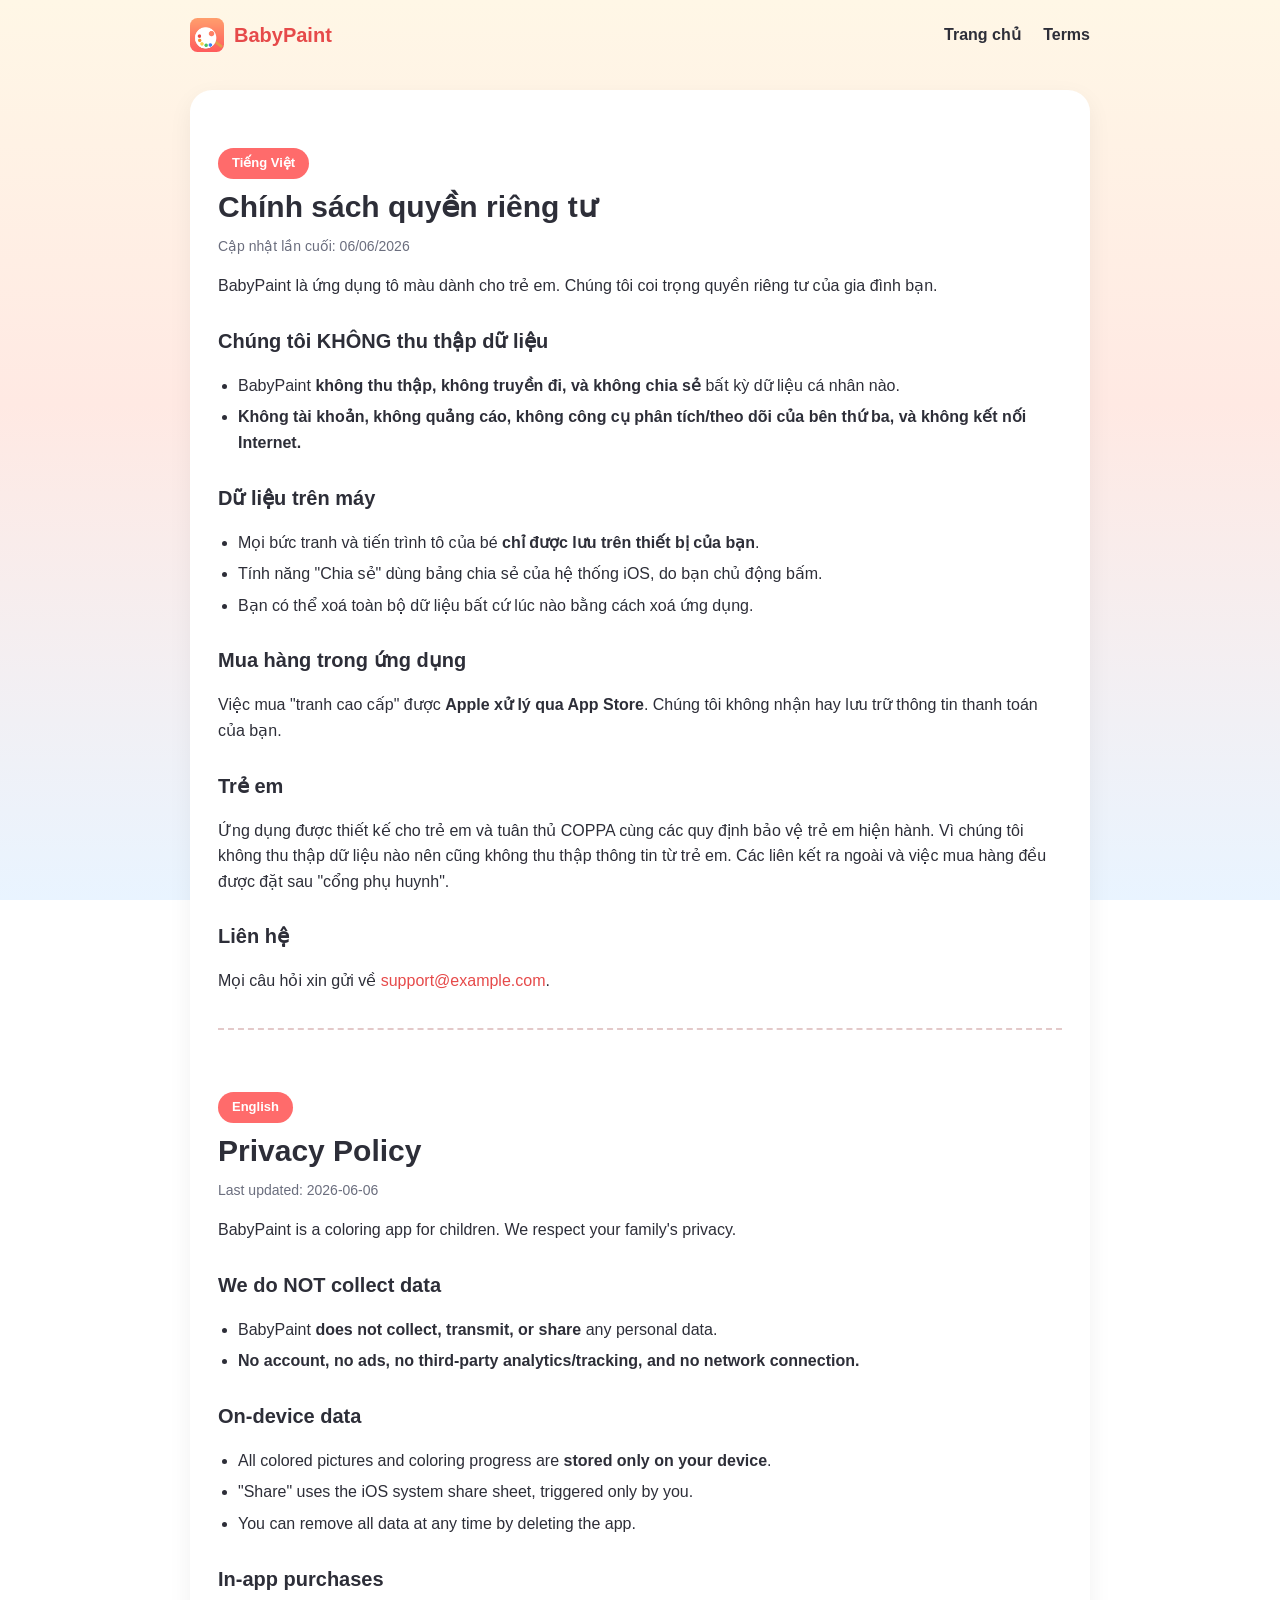
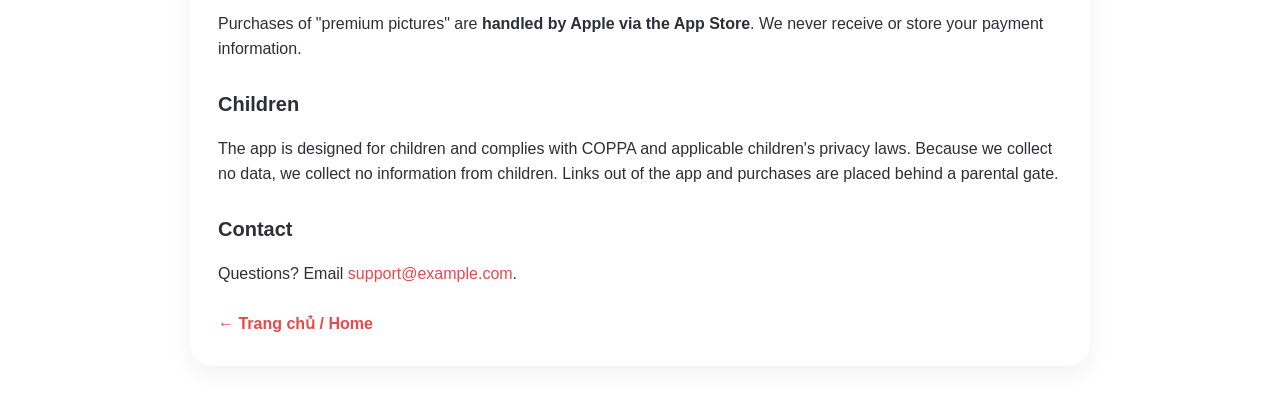
==== privacy.html @ e0204a0e "BabyPaint landing page (VN+EN) + privacy & terms" ====
<!DOCTYPE html>
<html lang="vi">
<head>
  <meta charset="utf-8" />
  <meta name="viewport" content="width=device-width, initial-scale=1" />
  <title>Chính sách quyền riêng tư — BabyPaint</title>
  <meta name="description" content="BabyPaint privacy policy — we collect no data. Chính sách quyền riêng tư của BabyPaint — không thu thập dữ liệu." />
  <link rel="icon" href="assets/icon.png" />
  <link rel="stylesheet" href="styles.css" />
</head>
<body>
  <nav class="nav">
    <a class="brand" href="/"><img src="assets/icon.png" alt="BabyPaint" /> BabyPaint</a>
    <span class="links"><a href="/">Trang chủ</a> <a href="/terms">Terms</a></span>
  </nav>

  <main class="wrap">
    <article class="doc">
      <span class="lang-pill">Tiếng Việt</span>
      <h1>Chính sách quyền riêng tư</h1>
      <p class="updated">Cập nhật lần cuối: 06/06/2026</p>
      <p>BabyPaint là ứng dụng tô màu dành cho trẻ em. Chúng tôi coi trọng quyền riêng tư của gia đình bạn.</p>

      <h2>Chúng tôi KHÔNG thu thập dữ liệu</h2>
      <ul>
        <li>BabyPaint <strong>không thu thập, không truyền đi, và không chia sẻ</strong> bất kỳ dữ liệu cá nhân nào.</li>
        <li><strong>Không tài khoản, không quảng cáo, không công cụ phân tích/theo dõi của bên thứ ba, và không kết nối Internet.</strong></li>
      </ul>

      <h2>Dữ liệu trên máy</h2>
      <ul>
        <li>Mọi bức tranh và tiến trình tô của bé <strong>chỉ được lưu trên thiết bị của bạn</strong>.</li>
        <li>Tính năng "Chia sẻ" dùng bảng chia sẻ của hệ thống iOS, do bạn chủ động bấm.</li>
        <li>Bạn có thể xoá toàn bộ dữ liệu bất cứ lúc nào bằng cách xoá ứng dụng.</li>
      </ul>

      <h2>Mua hàng trong ứng dụng</h2>
      <p>Việc mua "tranh cao cấp" được <strong>Apple xử lý qua App Store</strong>. Chúng tôi không nhận hay lưu trữ thông tin thanh toán của bạn.</p>

      <h2>Trẻ em</h2>
      <p>Ứng dụng được thiết kế cho trẻ em và tuân thủ COPPA cùng các quy định bảo vệ trẻ em hiện hành. Vì chúng tôi không thu thập dữ liệu nào nên cũng không thu thập thông tin từ trẻ em. Các liên kết ra ngoài và việc mua hàng đều được đặt sau "cổng phụ huynh".</p>

      <h2>Liên hệ</h2>
      <p>Mọi câu hỏi xin gửi về <a href="mailto:support@example.com">support@example.com</a>.</p>

      <hr class="divider" />

      <span class="lang-pill">English</span>
      <h1>Privacy Policy</h1>
      <p class="updated">Last updated: 2026-06-06</p>
      <p>BabyPaint is a coloring app for children. We respect your family's privacy.</p>

      <h2>We do NOT collect data</h2>
      <ul>
        <li>BabyPaint <strong>does not collect, transmit, or share</strong> any personal data.</li>
        <li><strong>No account, no ads, no third-party analytics/tracking, and no network connection.</strong></li>
      </ul>

      <h2>On-device data</h2>
      <ul>
        <li>All colored pictures and coloring progress are <strong>stored only on your device</strong>.</li>
        <li>"Share" uses the iOS system share sheet, triggered only by you.</li>
        <li>You can remove all data at any time by deleting the app.</li>
      </ul>

      <h2>In-app purchases</h2>
      <p>Purchases of "premium pictures" are <strong>handled by Apple via the App Store</strong>. We never receive or store your payment information.</p>

      <h2>Children</h2>
      <p>The app is designed for children and complies with COPPA and applicable children's privacy laws. Because we collect no data, we collect no information from children. Links out of the app and purchases are placed behind a parental gate.</p>

      <h2>Contact</h2>
      <p>Questions? Email <a href="mailto:support@example.com">support@example.com</a>.</p>

      <a class="back" href="/">← Trang chủ / Home</a>
    </article>
  </main>
</body>
</html>
---- styles.css ----
:root {
  --coral: #ff6b6b;
  --coral-dark: #e64a4a;
  --ink: #2d2e38;
  --muted: #6b6e7e;
  --card: #ffffff;
  --radius: 22px;
}

* { box-sizing: border-box; }

html { scroll-behavior: smooth; }

body {
  margin: 0;
  font-family: -apple-system, BlinkMacSystemFont, "Segoe UI", Roboto, "Helvetica Neue", Arial, sans-serif;
  color: var(--ink);
  line-height: 1.6;
  background: linear-gradient(180deg, #fff7e6 0%, #ffe9e3 45%, #e9f4ff 100%);
  background-attachment: fixed;
  -webkit-font-smoothing: antialiased;
}

a { color: var(--coral-dark); text-decoration: none; }
a:hover { text-decoration: underline; }

.wrap { max-width: 940px; margin: 0 auto; padding: 0 20px; }

/* Nav */
.nav {
  display: flex; align-items: center; justify-content: space-between;
  padding: 18px 20px; max-width: 940px; margin: 0 auto;
}
.nav .brand { display: flex; align-items: center; gap: 10px; font-weight: 800; font-size: 20px; }
.nav .brand img { width: 34px; height: 34px; border-radius: 22%; }
.nav .links a { margin-left: 18px; font-weight: 600; color: var(--ink); }

/* Hero */
.hero { text-align: center; padding: 40px 20px 16px; }
.hero img.icon {
  width: 132px; height: 132px; border-radius: 29%;
  box-shadow: 0 16px 40px rgba(255,107,107,.35);
}
.hero h1 { font-size: clamp(34px, 6vw, 54px); margin: 22px 0 6px; font-weight: 900; letter-spacing: -.5px; }
.hero .tagline { font-size: 20px; color: var(--muted); margin: 0 auto; max-width: 640px; }
.hero .tagline .en { display: block; font-size: 16px; opacity: .8; margin-top: 4px; }

.badge {
  display: inline-block; margin-top: 22px; padding: 12px 22px; border-radius: 999px;
  background: #1c1c22; color: #fff; font-weight: 700; font-size: 15px;
}
.badge .sub { display:block; font-size: 12px; font-weight: 500; opacity:.7; }

/* Gallery */
.gallery { display: flex; gap: 14px; justify-content: center; flex-wrap: wrap; padding: 34px 20px 8px; }
.gallery img {
  width: 150px; height: 150px; object-fit: contain; background: #fff;
  border-radius: 18px; padding: 8px; box-shadow: 0 8px 20px rgba(0,0,0,.08);
}

/* Features */
.features { display: grid; grid-template-columns: repeat(auto-fit, minmax(240px, 1fr)); gap: 16px; padding: 30px 0; }
.card {
  background: var(--card); border-radius: var(--radius); padding: 22px;
  box-shadow: 0 8px 24px rgba(0,0,0,.06);
}
.card .emoji { font-size: 30px; }
.card h3 { margin: 10px 0 4px; font-size: 19px; }
.card p { margin: 0; color: var(--muted); font-size: 15px; }
.card p .en { display: block; opacity: .8; font-size: 13.5px; }

/* Section heading */
.section-title { text-align:center; font-size: 26px; font-weight: 800; margin: 30px 0 0; }

/* Footer */
.footer { text-align: center; color: var(--muted); padding: 40px 20px 56px; font-size: 14px; }
.footer .links a { margin: 0 10px; font-weight: 600; }
.footer .small { margin-top: 14px; font-size: 12.5px; opacity: .8; }

/* Document pages (privacy / terms) */
.doc { background: var(--card); border-radius: var(--radius); padding: 30px 28px; margin: 20px 0 40px; box-shadow: 0 8px 24px rgba(0,0,0,.06); }
.doc h1 { font-size: 30px; margin: 0 0 4px; }
.doc h2 { font-size: 20px; margin: 26px 0 8px; }
.doc .updated { color: var(--muted); font-size: 14px; margin: 0 0 8px; }
.doc ul { padding-left: 20px; }
.doc li { margin: 6px 0; }
.lang-pill {
  display:inline-block; margin: 28px 0 4px; padding: 5px 14px; border-radius: 999px;
  background: var(--coral); color:#fff; font-weight:700; font-size: 13px;
}
.divider { border: none; border-top: 2px dashed #e3c9c9; margin: 34px 0; }
.back { display:inline-block; margin-top: 8px; font-weight: 600; }
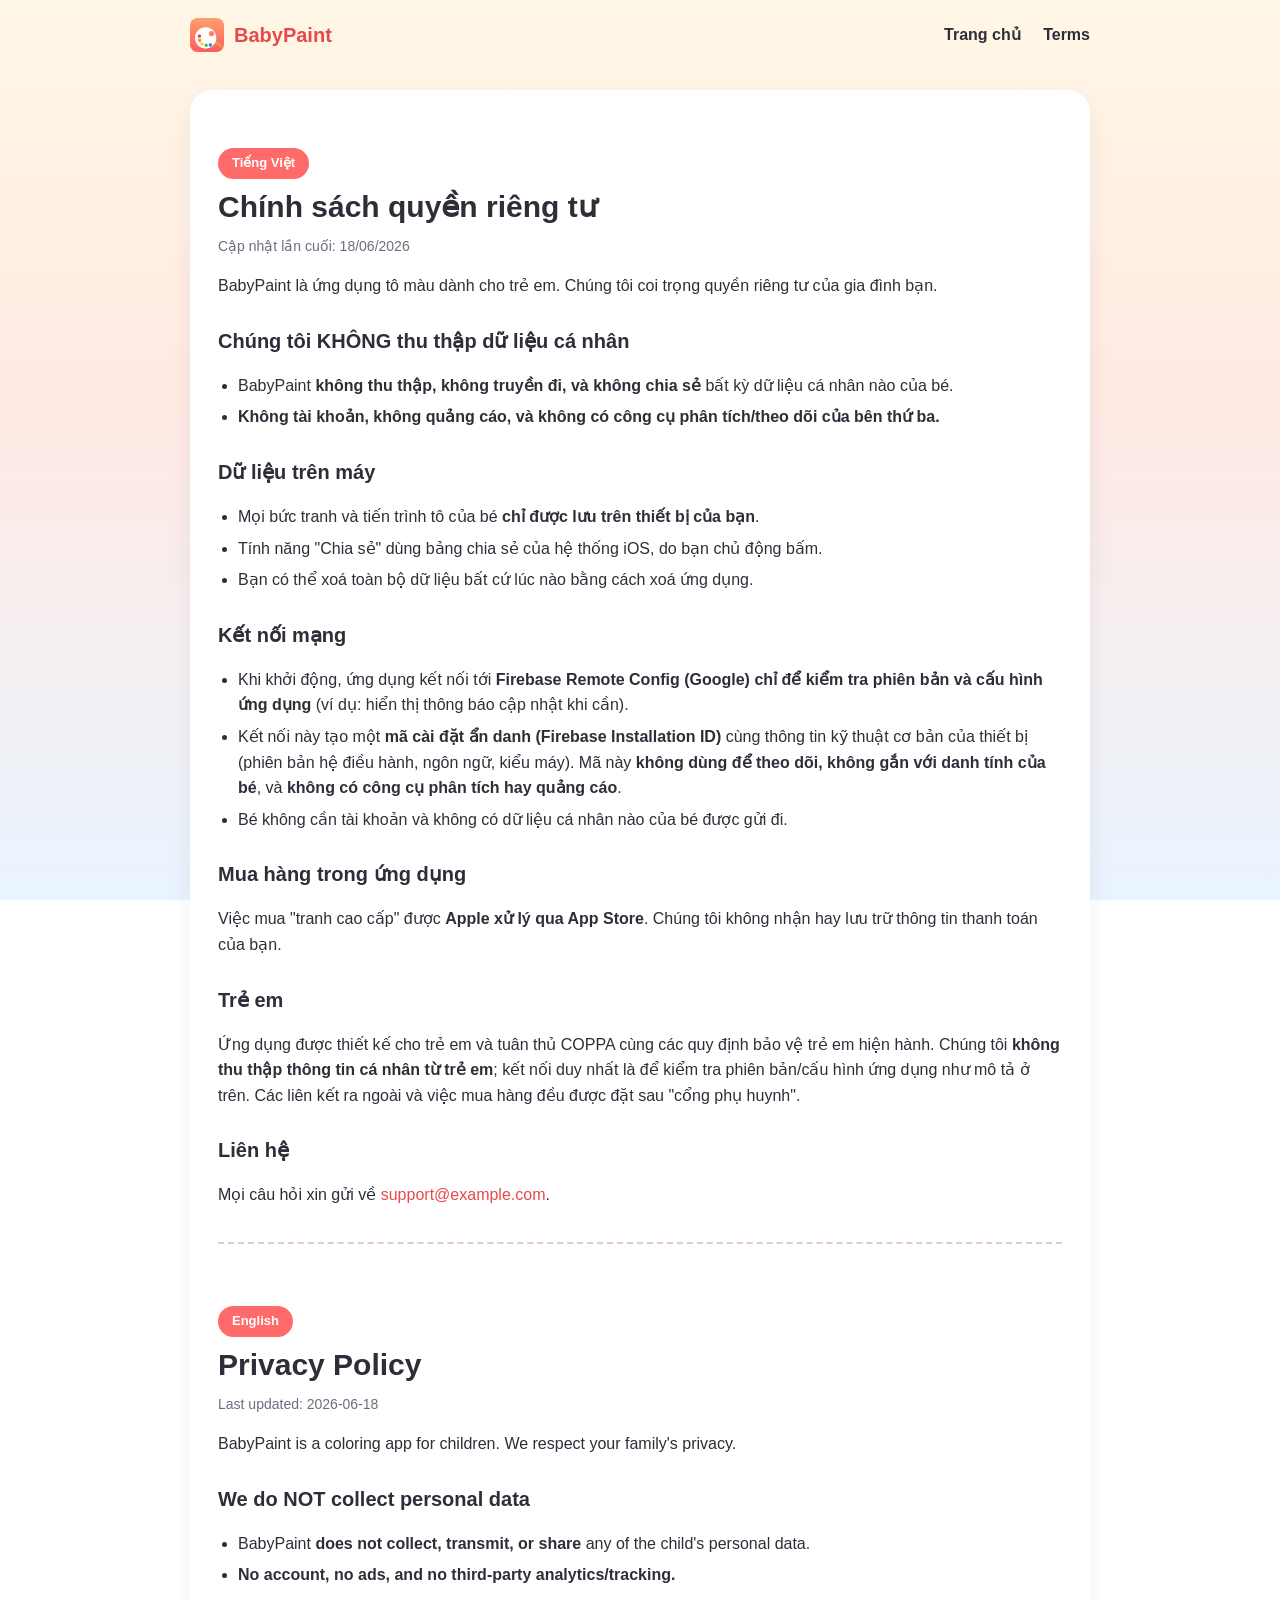
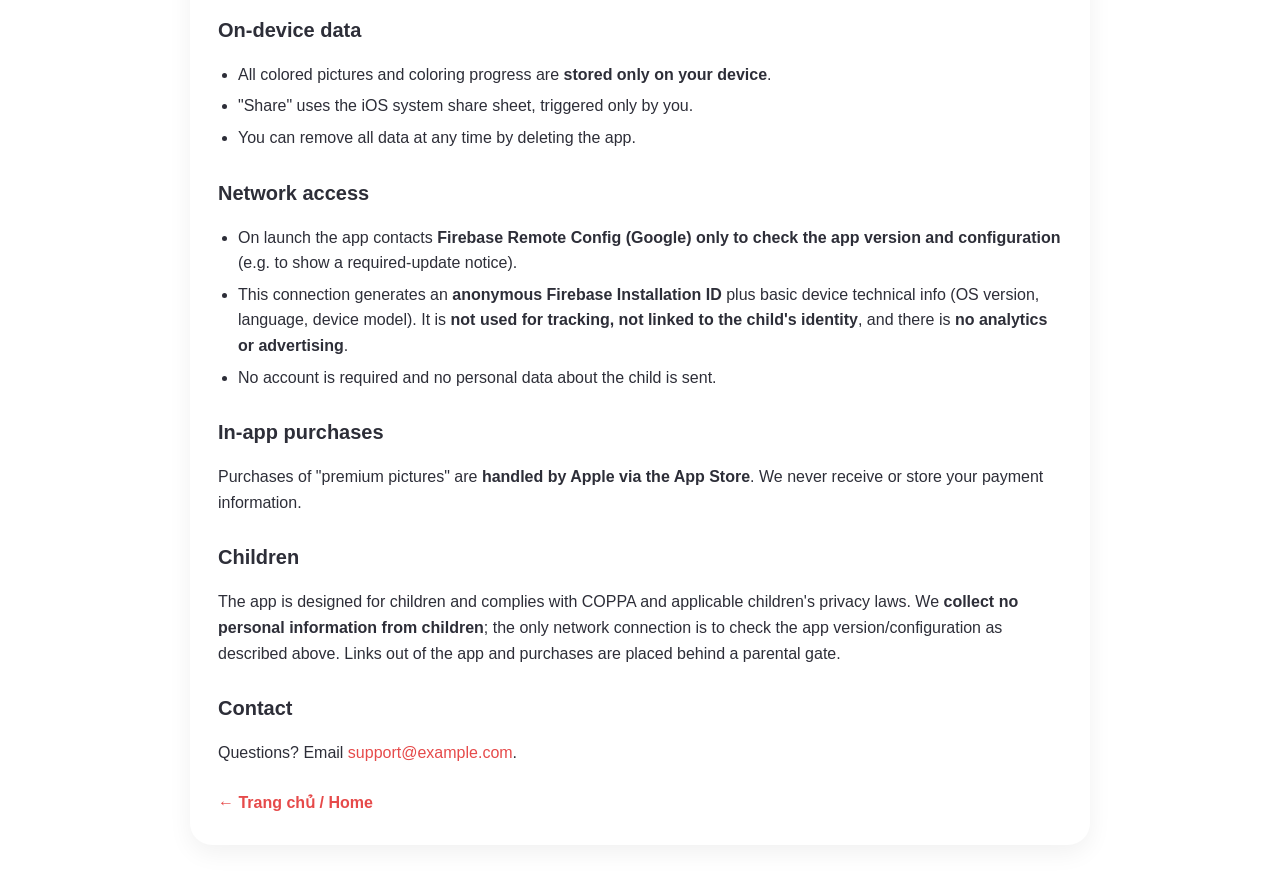
==== commit aa542e30: "Disclose Firebase Remote Config network use in privacy policy The app now contacts Firebase Remote C" ====
--- a/privacy.html
+++ b/privacy.html
@@ -4,7 +4,7 @@
   <meta charset="utf-8" />
   <meta name="viewport" content="width=device-width, initial-scale=1" />
   <title>Chính sách quyền riêng tư — BabyPaint</title>
-  <meta name="description" content="BabyPaint privacy policy — we collect no data. Chính sách quyền riêng tư của BabyPaint — không thu thập dữ liệu." />
+  <meta name="description" content="BabyPaint privacy policy — we collect no personal data. Chính sách quyền riêng tư của BabyPaint — không thu thập dữ liệu cá nhân." />
   <link rel="icon" href="assets/icon.png" />
   <link rel="stylesheet" href="styles.css" />
 </head>
@@ -18,13 +18,13 @@
     <article class="doc">
       <span class="lang-pill">Tiếng Việt</span>
       <h1>Chính sách quyền riêng tư</h1>
-      <p class="updated">Cập nhật lần cuối: 06/06/2026</p>
+      <p class="updated">Cập nhật lần cuối: 18/06/2026</p>
       <p>BabyPaint là ứng dụng tô màu dành cho trẻ em. Chúng tôi coi trọng quyền riêng tư của gia đình bạn.</p>
 
-      <h2>Chúng tôi KHÔNG thu thập dữ liệu</h2>
+      <h2>Chúng tôi KHÔNG thu thập dữ liệu cá nhân</h2>
       <ul>
-        <li>BabyPaint <strong>không thu thập, không truyền đi, và không chia sẻ</strong> bất kỳ dữ liệu cá nhân nào.</li>
-        <li><strong>Không tài khoản, không quảng cáo, không công cụ phân tích/theo dõi của bên thứ ba, và không kết nối Internet.</strong></li>
+        <li>BabyPaint <strong>không thu thập, không truyền đi, và không chia sẻ</strong> bất kỳ dữ liệu cá nhân nào của bé.</li>
+        <li><strong>Không tài khoản, không quảng cáo, và không có công cụ phân tích/theo dõi của bên thứ ba.</strong></li>
       </ul>
 
       <h2>Dữ liệu trên máy</h2>
@@ -34,11 +34,18 @@
         <li>Bạn có thể xoá toàn bộ dữ liệu bất cứ lúc nào bằng cách xoá ứng dụng.</li>
       </ul>
 
+      <h2>Kết nối mạng</h2>
+      <ul>
+        <li>Khi khởi động, ứng dụng kết nối tới <strong>Firebase Remote Config (Google)</strong> <strong>chỉ để kiểm tra phiên bản và cấu hình ứng dụng</strong> (ví dụ: hiển thị thông báo cập nhật khi cần).</li>
+        <li>Kết nối này tạo một <strong>mã cài đặt ẩn danh (Firebase Installation ID)</strong> cùng thông tin kỹ thuật cơ bản của thiết bị (phiên bản hệ điều hành, ngôn ngữ, kiểu máy). Mã này <strong>không dùng để theo dõi, không gắn với danh tính của bé</strong>, và <strong>không có công cụ phân tích hay quảng cáo</strong>.</li>
+        <li>Bé không cần tài khoản và không có dữ liệu cá nhân nào của bé được gửi đi.</li>
+      </ul>
+
       <h2>Mua hàng trong ứng dụng</h2>
       <p>Việc mua "tranh cao cấp" được <strong>Apple xử lý qua App Store</strong>. Chúng tôi không nhận hay lưu trữ thông tin thanh toán của bạn.</p>
 
       <h2>Trẻ em</h2>
-      <p>Ứng dụng được thiết kế cho trẻ em và tuân thủ COPPA cùng các quy định bảo vệ trẻ em hiện hành. Vì chúng tôi không thu thập dữ liệu nào nên cũng không thu thập thông tin từ trẻ em. Các liên kết ra ngoài và việc mua hàng đều được đặt sau "cổng phụ huynh".</p>
+      <p>Ứng dụng được thiết kế cho trẻ em và tuân thủ COPPA cùng các quy định bảo vệ trẻ em hiện hành. Chúng tôi <strong>không thu thập thông tin cá nhân từ trẻ em</strong>; kết nối duy nhất là để kiểm tra phiên bản/cấu hình ứng dụng như mô tả ở trên. Các liên kết ra ngoài và việc mua hàng đều được đặt sau "cổng phụ huynh".</p>
 
       <h2>Liên hệ</h2>
       <p>Mọi câu hỏi xin gửi về <a href="mailto:support@example.com">support@example.com</a>.</p>
@@ -47,13 +54,13 @@
 
       <span class="lang-pill">English</span>
       <h1>Privacy Policy</h1>
-      <p class="updated">Last updated: 2026-06-06</p>
+      <p class="updated">Last updated: 2026-06-18</p>
       <p>BabyPaint is a coloring app for children. We respect your family's privacy.</p>
 
-      <h2>We do NOT collect data</h2>
+      <h2>We do NOT collect personal data</h2>
       <ul>
-        <li>BabyPaint <strong>does not collect, transmit, or share</strong> any personal data.</li>
-        <li><strong>No account, no ads, no third-party analytics/tracking, and no network connection.</strong></li>
+        <li>BabyPaint <strong>does not collect, transmit, or share</strong> any of the child's personal data.</li>
+        <li><strong>No account, no ads, and no third-party analytics/tracking.</strong></li>
       </ul>
 
       <h2>On-device data</h2>
@@ -63,11 +70,18 @@
         <li>You can remove all data at any time by deleting the app.</li>
       </ul>
 
+      <h2>Network access</h2>
+      <ul>
+        <li>On launch the app contacts <strong>Firebase Remote Config (Google)</strong> <strong>only to check the app version and configuration</strong> (e.g. to show a required-update notice).</li>
+        <li>This connection generates an <strong>anonymous Firebase Installation ID</strong> plus basic device technical info (OS version, language, device model). It is <strong>not used for tracking, not linked to the child's identity</strong>, and there is <strong>no analytics or advertising</strong>.</li>
+        <li>No account is required and no personal data about the child is sent.</li>
+      </ul>
+
       <h2>In-app purchases</h2>
       <p>Purchases of "premium pictures" are <strong>handled by Apple via the App Store</strong>. We never receive or store your payment information.</p>
 
       <h2>Children</h2>
-      <p>The app is designed for children and complies with COPPA and applicable children's privacy laws. Because we collect no data, we collect no information from children. Links out of the app and purchases are placed behind a parental gate.</p>
+      <p>The app is designed for children and complies with COPPA and applicable children's privacy laws. We <strong>collect no personal information from children</strong>; the only network connection is to check the app version/configuration as described above. Links out of the app and purchases are placed behind a parental gate.</p>
 
       <h2>Contact</h2>
       <p>Questions? Email <a href="mailto:support@example.com">support@example.com</a>.</p>
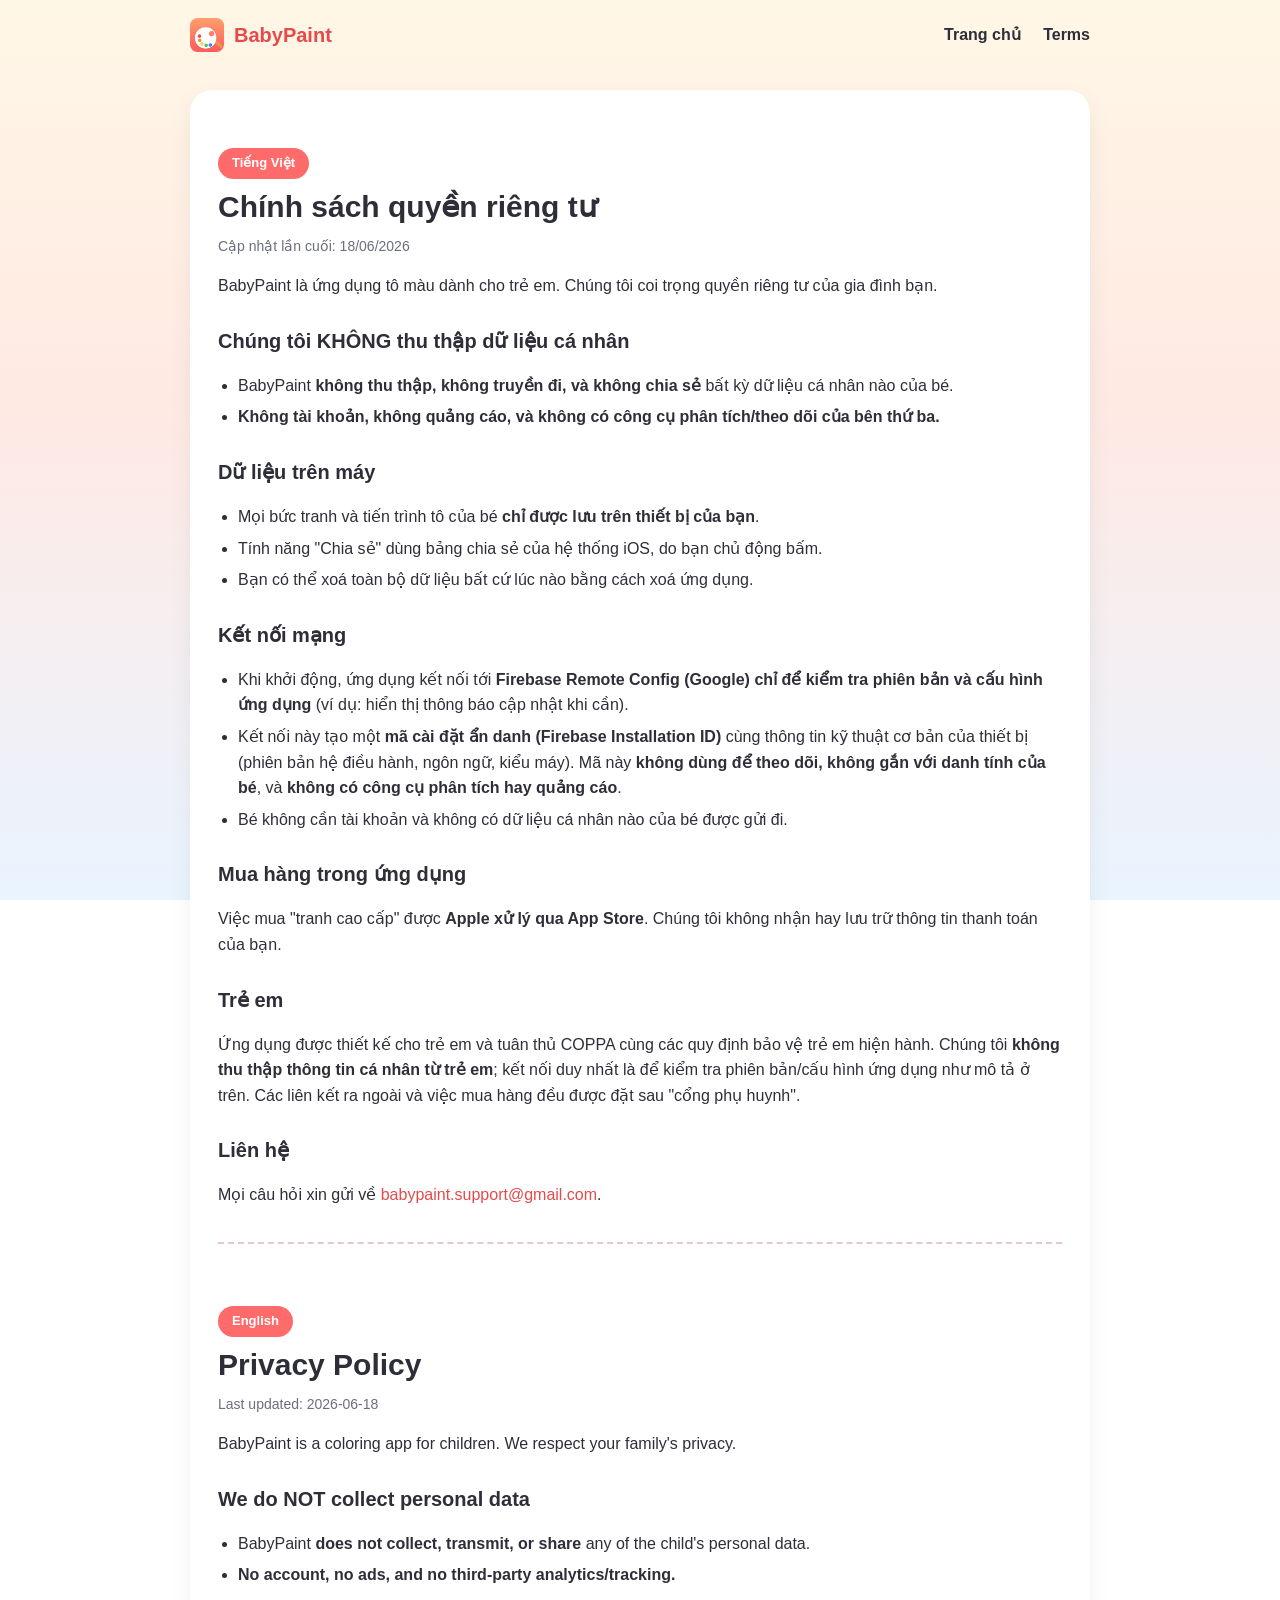
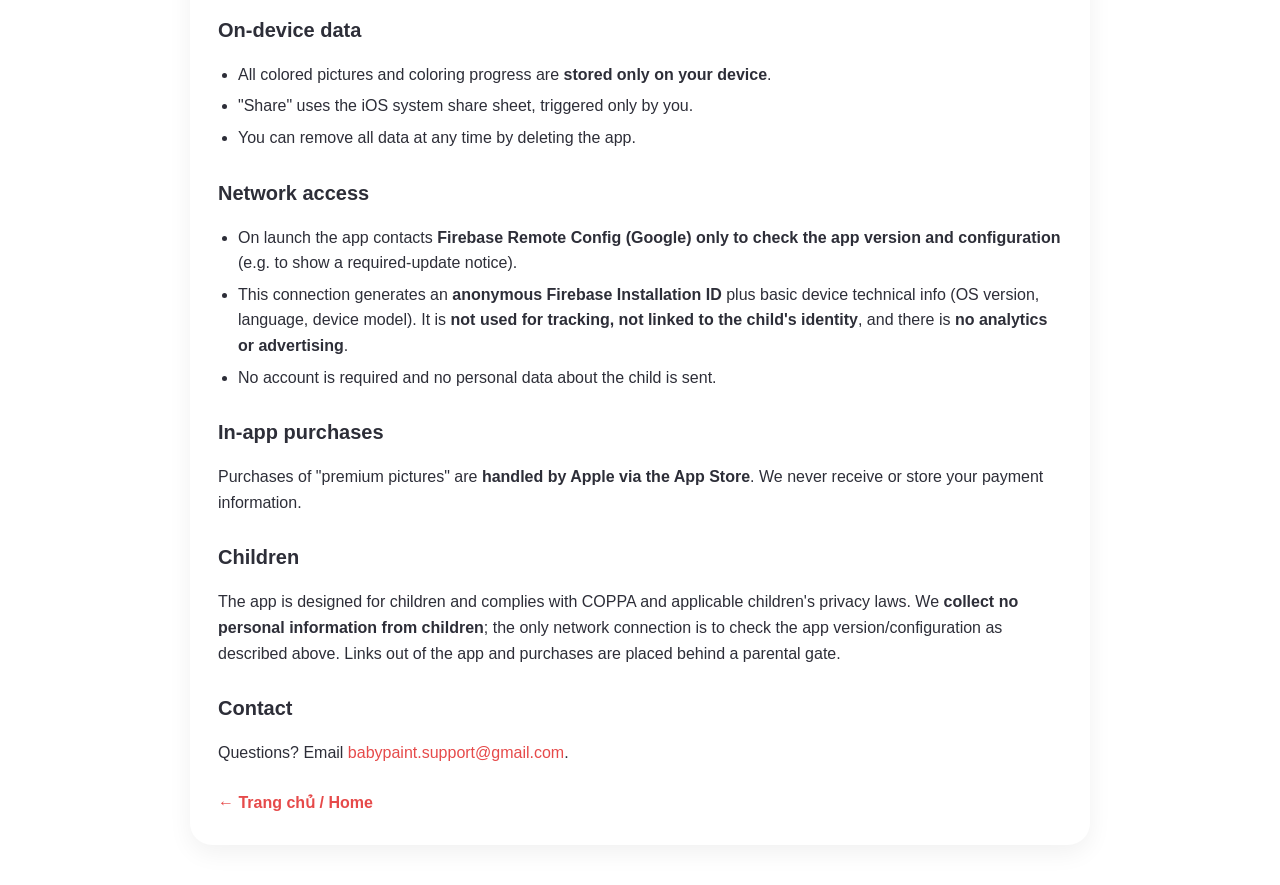
==== commit eac754fa: "Set real support email (babypaint.support@gmail.com) Replace support@example.com placeholder across " ====
--- a/privacy.html
+++ b/privacy.html
@@ -48,7 +48,7 @@
       <p>Ứng dụng được thiết kế cho trẻ em và tuân thủ COPPA cùng các quy định bảo vệ trẻ em hiện hành. Chúng tôi <strong>không thu thập thông tin cá nhân từ trẻ em</strong>; kết nối duy nhất là để kiểm tra phiên bản/cấu hình ứng dụng như mô tả ở trên. Các liên kết ra ngoài và việc mua hàng đều được đặt sau "cổng phụ huynh".</p>
 
       <h2>Liên hệ</h2>
-      <p>Mọi câu hỏi xin gửi về <a href="mailto:support@example.com">support@example.com</a>.</p>
+      <p>Mọi câu hỏi xin gửi về <a href="mailto:babypaint.support@gmail.com">babypaint.support@gmail.com</a>.</p>
 
       <hr class="divider" />
 
@@ -84,7 +84,7 @@
       <p>The app is designed for children and complies with COPPA and applicable children's privacy laws. We <strong>collect no personal information from children</strong>; the only network connection is to check the app version/configuration as described above. Links out of the app and purchases are placed behind a parental gate.</p>
 
       <h2>Contact</h2>
-      <p>Questions? Email <a href="mailto:support@example.com">support@example.com</a>.</p>
+      <p>Questions? Email <a href="mailto:babypaint.support@gmail.com">babypaint.support@gmail.com</a>.</p>
 
       <a class="back" href="/">← Trang chủ / Home</a>
     </article>
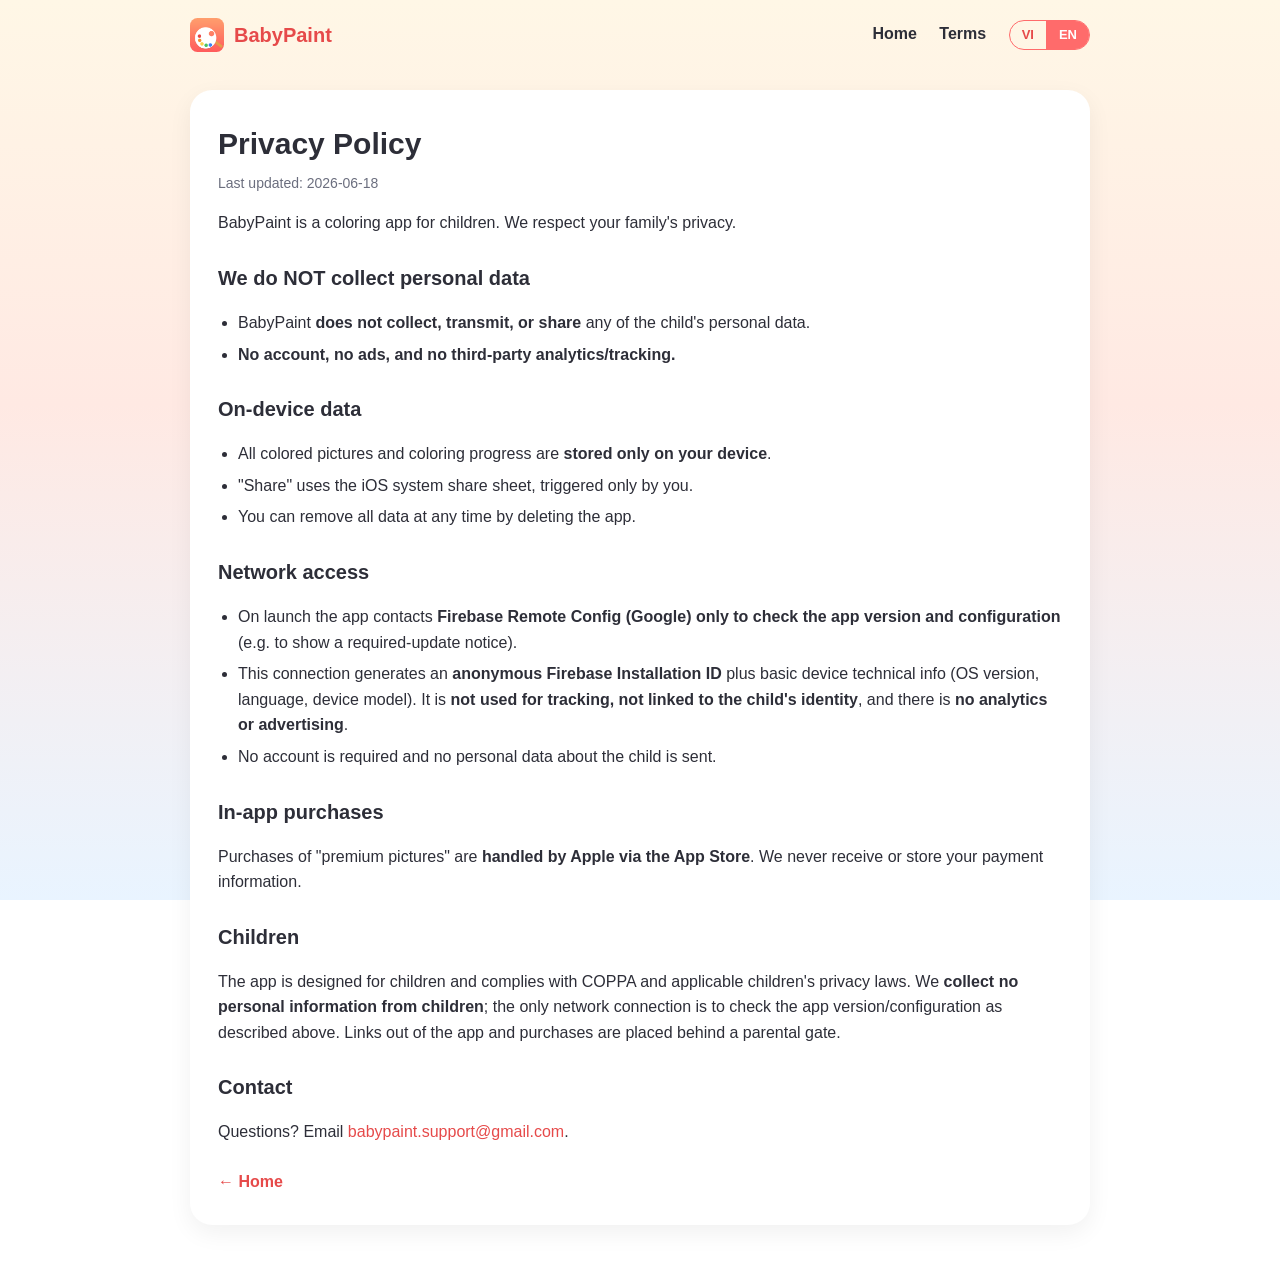
==== commit bee59a73: "Add VI/EN language switcher to landing pages Replace the always-bilingual layout with a VI | EN togg" ====
--- a/privacy.html
+++ b/privacy.html
@@ -1,5 +1,9 @@
 <!DOCTYPE html>
-<html lang="vi">
+<html lang="vi" class="lang-vi"
+  data-title-vi="Chính sách quyền riêng tư — BabyPaint"
+  data-title-en="Privacy Policy — BabyPaint"
+  data-desc-vi="Chính sách quyền riêng tư của BabyPaint — không thu thập dữ liệu cá nhân."
+  data-desc-en="BabyPaint privacy policy — we collect no personal data.">
 <head>
   <meta charset="utf-8" />
   <meta name="viewport" content="width=device-width, initial-scale=1" />
@@ -7,87 +11,109 @@
   <meta name="description" content="BabyPaint privacy policy — we collect no personal data. Chính sách quyền riêng tư của BabyPaint — không thu thập dữ liệu cá nhân." />
   <link rel="icon" href="assets/icon.png" />
   <link rel="stylesheet" href="styles.css" />
+  <script>
+    /* Set language ASAP to avoid a flash of the wrong language. */
+    (function () {
+      try {
+        var s = localStorage.getItem('bp-lang');
+        var l = (s === 'vi' || s === 'en') ? s
+          : ((navigator.language || 'vi').toLowerCase().indexOf('vi') === 0 ? 'vi' : 'en');
+        var d = document.documentElement;
+        d.classList.remove('lang-vi', 'lang-en');
+        d.classList.add('lang-' + l);
+      } catch (e) {}
+    })();
+  </script>
 </head>
 <body>
   <nav class="nav">
     <a class="brand" href="/"><img src="assets/icon.png" alt="BabyPaint" /> BabyPaint</a>
-    <span class="links"><a href="/">Trang chủ</a> <a href="/terms">Terms</a></span>
+    <span class="links">
+      <a href="/"><span class="t-vi">Trang chủ</span><span class="t-en">Home</span></a>
+      <a href="/terms"><span class="t-vi">Điều khoản</span><span class="t-en">Terms</span></a>
+      <span class="lang-switch" role="group" aria-label="Ngôn ngữ / Language">
+        <button type="button" data-set-lang="vi" aria-pressed="true">VI</button>
+        <button type="button" data-set-lang="en" aria-pressed="false">EN</button>
+      </span>
+    </span>
   </nav>
 
   <main class="wrap">
     <article class="doc">
-      <span class="lang-pill">Tiếng Việt</span>
-      <h1>Chính sách quyền riêng tư</h1>
-      <p class="updated">Cập nhật lần cuối: 18/06/2026</p>
-      <p>BabyPaint là ứng dụng tô màu dành cho trẻ em. Chúng tôi coi trọng quyền riêng tư của gia đình bạn.</p>
+      <div class="t-vi">
+        <h1>Chính sách quyền riêng tư</h1>
+        <p class="updated">Cập nhật lần cuối: 18/06/2026</p>
+        <p>BabyPaint là ứng dụng tô màu dành cho trẻ em. Chúng tôi coi trọng quyền riêng tư của gia đình bạn.</p>
 
-      <h2>Chúng tôi KHÔNG thu thập dữ liệu cá nhân</h2>
-      <ul>
-        <li>BabyPaint <strong>không thu thập, không truyền đi, và không chia sẻ</strong> bất kỳ dữ liệu cá nhân nào của bé.</li>
-        <li><strong>Không tài khoản, không quảng cáo, và không có công cụ phân tích/theo dõi của bên thứ ba.</strong></li>
-      </ul>
+        <h2>Chúng tôi KHÔNG thu thập dữ liệu cá nhân</h2>
+        <ul>
+          <li>BabyPaint <strong>không thu thập, không truyền đi, và không chia sẻ</strong> bất kỳ dữ liệu cá nhân nào của bé.</li>
+          <li><strong>Không tài khoản, không quảng cáo, và không có công cụ phân tích/theo dõi của bên thứ ba.</strong></li>
+        </ul>
 
-      <h2>Dữ liệu trên máy</h2>
-      <ul>
-        <li>Mọi bức tranh và tiến trình tô của bé <strong>chỉ được lưu trên thiết bị của bạn</strong>.</li>
-        <li>Tính năng "Chia sẻ" dùng bảng chia sẻ của hệ thống iOS, do bạn chủ động bấm.</li>
-        <li>Bạn có thể xoá toàn bộ dữ liệu bất cứ lúc nào bằng cách xoá ứng dụng.</li>
-      </ul>
+        <h2>Dữ liệu trên máy</h2>
+        <ul>
+          <li>Mọi bức tranh và tiến trình tô của bé <strong>chỉ được lưu trên thiết bị của bạn</strong>.</li>
+          <li>Tính năng "Chia sẻ" dùng bảng chia sẻ của hệ thống iOS, do bạn chủ động bấm.</li>
+          <li>Bạn có thể xoá toàn bộ dữ liệu bất cứ lúc nào bằng cách xoá ứng dụng.</li>
+        </ul>
 
-      <h2>Kết nối mạng</h2>
-      <ul>
-        <li>Khi khởi động, ứng dụng kết nối tới <strong>Firebase Remote Config (Google)</strong> <strong>chỉ để kiểm tra phiên bản và cấu hình ứng dụng</strong> (ví dụ: hiển thị thông báo cập nhật khi cần).</li>
-        <li>Kết nối này tạo một <strong>mã cài đặt ẩn danh (Firebase Installation ID)</strong> cùng thông tin kỹ thuật cơ bản của thiết bị (phiên bản hệ điều hành, ngôn ngữ, kiểu máy). Mã này <strong>không dùng để theo dõi, không gắn với danh tính của bé</strong>, và <strong>không có công cụ phân tích hay quảng cáo</strong>.</li>
-        <li>Bé không cần tài khoản và không có dữ liệu cá nhân nào của bé được gửi đi.</li>
-      </ul>
+        <h2>Kết nối mạng</h2>
+        <ul>
+          <li>Khi khởi động, ứng dụng kết nối tới <strong>Firebase Remote Config (Google)</strong> <strong>chỉ để kiểm tra phiên bản và cấu hình ứng dụng</strong> (ví dụ: hiển thị thông báo cập nhật khi cần).</li>
+          <li>Kết nối này tạo một <strong>mã cài đặt ẩn danh (Firebase Installation ID)</strong> cùng thông tin kỹ thuật cơ bản của thiết bị (phiên bản hệ điều hành, ngôn ngữ, kiểu máy). Mã này <strong>không dùng để theo dõi, không gắn với danh tính của bé</strong>, và <strong>không có công cụ phân tích hay quảng cáo</strong>.</li>
+          <li>Bé không cần tài khoản và không có dữ liệu cá nhân nào của bé được gửi đi.</li>
+        </ul>
 
-      <h2>Mua hàng trong ứng dụng</h2>
-      <p>Việc mua "tranh cao cấp" được <strong>Apple xử lý qua App Store</strong>. Chúng tôi không nhận hay lưu trữ thông tin thanh toán của bạn.</p>
+        <h2>Mua hàng trong ứng dụng</h2>
+        <p>Việc mua "tranh cao cấp" được <strong>Apple xử lý qua App Store</strong>. Chúng tôi không nhận hay lưu trữ thông tin thanh toán của bạn.</p>
 
-      <h2>Trẻ em</h2>
-      <p>Ứng dụng được thiết kế cho trẻ em và tuân thủ COPPA cùng các quy định bảo vệ trẻ em hiện hành. Chúng tôi <strong>không thu thập thông tin cá nhân từ trẻ em</strong>; kết nối duy nhất là để kiểm tra phiên bản/cấu hình ứng dụng như mô tả ở trên. Các liên kết ra ngoài và việc mua hàng đều được đặt sau "cổng phụ huynh".</p>
+        <h2>Trẻ em</h2>
+        <p>Ứng dụng được thiết kế cho trẻ em và tuân thủ COPPA cùng các quy định bảo vệ trẻ em hiện hành. Chúng tôi <strong>không thu thập thông tin cá nhân từ trẻ em</strong>; kết nối duy nhất là để kiểm tra phiên bản/cấu hình ứng dụng như mô tả ở trên. Các liên kết ra ngoài và việc mua hàng đều được đặt sau "cổng phụ huynh".</p>
 
-      <h2>Liên hệ</h2>
-      <p>Mọi câu hỏi xin gửi về <a href="mailto:babypaint.support@gmail.com">babypaint.support@gmail.com</a>.</p>
+        <h2>Liên hệ</h2>
+        <p>Mọi câu hỏi xin gửi về <a href="mailto:babypaint.support@gmail.com">babypaint.support@gmail.com</a>.</p>
+      </div>
 
-      <hr class="divider" />
+      <div class="t-en">
+        <h1>Privacy Policy</h1>
+        <p class="updated">Last updated: 2026-06-18</p>
+        <p>BabyPaint is a coloring app for children. We respect your family's privacy.</p>
 
-      <span class="lang-pill">English</span>
-      <h1>Privacy Policy</h1>
-      <p class="updated">Last updated: 2026-06-18</p>
-      <p>BabyPaint is a coloring app for children. We respect your family's privacy.</p>
+        <h2>We do NOT collect personal data</h2>
+        <ul>
+          <li>BabyPaint <strong>does not collect, transmit, or share</strong> any of the child's personal data.</li>
+          <li><strong>No account, no ads, and no third-party analytics/tracking.</strong></li>
+        </ul>
 
-      <h2>We do NOT collect personal data</h2>
-      <ul>
-        <li>BabyPaint <strong>does not collect, transmit, or share</strong> any of the child's personal data.</li>
-        <li><strong>No account, no ads, and no third-party analytics/tracking.</strong></li>
-      </ul>
+        <h2>On-device data</h2>
+        <ul>
+          <li>All colored pictures and coloring progress are <strong>stored only on your device</strong>.</li>
+          <li>"Share" uses the iOS system share sheet, triggered only by you.</li>
+          <li>You can remove all data at any time by deleting the app.</li>
+        </ul>
 
-      <h2>On-device data</h2>
-      <ul>
-        <li>All colored pictures and coloring progress are <strong>stored only on your device</strong>.</li>
-        <li>"Share" uses the iOS system share sheet, triggered only by you.</li>
-        <li>You can remove all data at any time by deleting the app.</li>
-      </ul>
+        <h2>Network access</h2>
+        <ul>
+          <li>On launch the app contacts <strong>Firebase Remote Config (Google)</strong> <strong>only to check the app version and configuration</strong> (e.g. to show a required-update notice).</li>
+          <li>This connection generates an <strong>anonymous Firebase Installation ID</strong> plus basic device technical info (OS version, language, device model). It is <strong>not used for tracking, not linked to the child's identity</strong>, and there is <strong>no analytics or advertising</strong>.</li>
+          <li>No account is required and no personal data about the child is sent.</li>
+        </ul>
 
-      <h2>Network access</h2>
-      <ul>
-        <li>On launch the app contacts <strong>Firebase Remote Config (Google)</strong> <strong>only to check the app version and configuration</strong> (e.g. to show a required-update notice).</li>
-        <li>This connection generates an <strong>anonymous Firebase Installation ID</strong> plus basic device technical info (OS version, language, device model). It is <strong>not used for tracking, not linked to the child's identity</strong>, and there is <strong>no analytics or advertising</strong>.</li>
-        <li>No account is required and no personal data about the child is sent.</li>
-      </ul>
+        <h2>In-app purchases</h2>
+        <p>Purchases of "premium pictures" are <strong>handled by Apple via the App Store</strong>. We never receive or store your payment information.</p>
 
-      <h2>In-app purchases</h2>
-      <p>Purchases of "premium pictures" are <strong>handled by Apple via the App Store</strong>. We never receive or store your payment information.</p>
+        <h2>Children</h2>
+        <p>The app is designed for children and complies with COPPA and applicable children's privacy laws. We <strong>collect no personal information from children</strong>; the only network connection is to check the app version/configuration as described above. Links out of the app and purchases are placed behind a parental gate.</p>
 
-      <h2>Children</h2>
-      <p>The app is designed for children and complies with COPPA and applicable children's privacy laws. We <strong>collect no personal information from children</strong>; the only network connection is to check the app version/configuration as described above. Links out of the app and purchases are placed behind a parental gate.</p>
+        <h2>Contact</h2>
+        <p>Questions? Email <a href="mailto:babypaint.support@gmail.com">babypaint.support@gmail.com</a>.</p>
+      </div>
 
-      <h2>Contact</h2>
-      <p>Questions? Email <a href="mailto:babypaint.support@gmail.com">babypaint.support@gmail.com</a>.</p>
-
-      <a class="back" href="/">← Trang chủ / Home</a>
+      <a class="back" href="/"><span class="t-vi">← Trang chủ</span><span class="t-en">← Home</span></a>
     </article>
   </main>
+
+  <script src="lang.js" defer></script>
 </body>
 </html>
--- a/styles.css
+++ b/styles.css
@@ -90,3 +90,22 @@
 }
 .divider { border: none; border-top: 2px dashed #e3c9c9; margin: 34px 0; }
 .back { display:inline-block; margin-top: 8px; font-weight: 600; }
+
+/* Language switching — show only the active language.
+   No JS → root keeps class "lang-vi" by default, so Vietnamese shows. */
+html.lang-en .t-vi { display: none !important; }
+html.lang-vi .t-en { display: none !important; }
+
+.lang-switch {
+  display: inline-flex; vertical-align: middle; margin-left: 18px;
+  border: 1.5px solid var(--coral); border-radius: 999px; overflow: hidden;
+}
+.lang-switch button {
+  appearance: none; border: none; background: transparent; cursor: pointer;
+  font-family: inherit; font-weight: 700; font-size: 13px; line-height: 1.4;
+  padding: 5px 12px; color: var(--coral-dark);
+}
+.lang-switch button + button { border-left: 1.5px solid var(--coral); }
+.lang-switch button[aria-pressed="true"] { background: var(--coral); color: #fff; }
+.lang-switch button:hover { background: rgba(255,107,107,.14); }
+.lang-switch button[aria-pressed="true"]:hover { background: var(--coral); }
